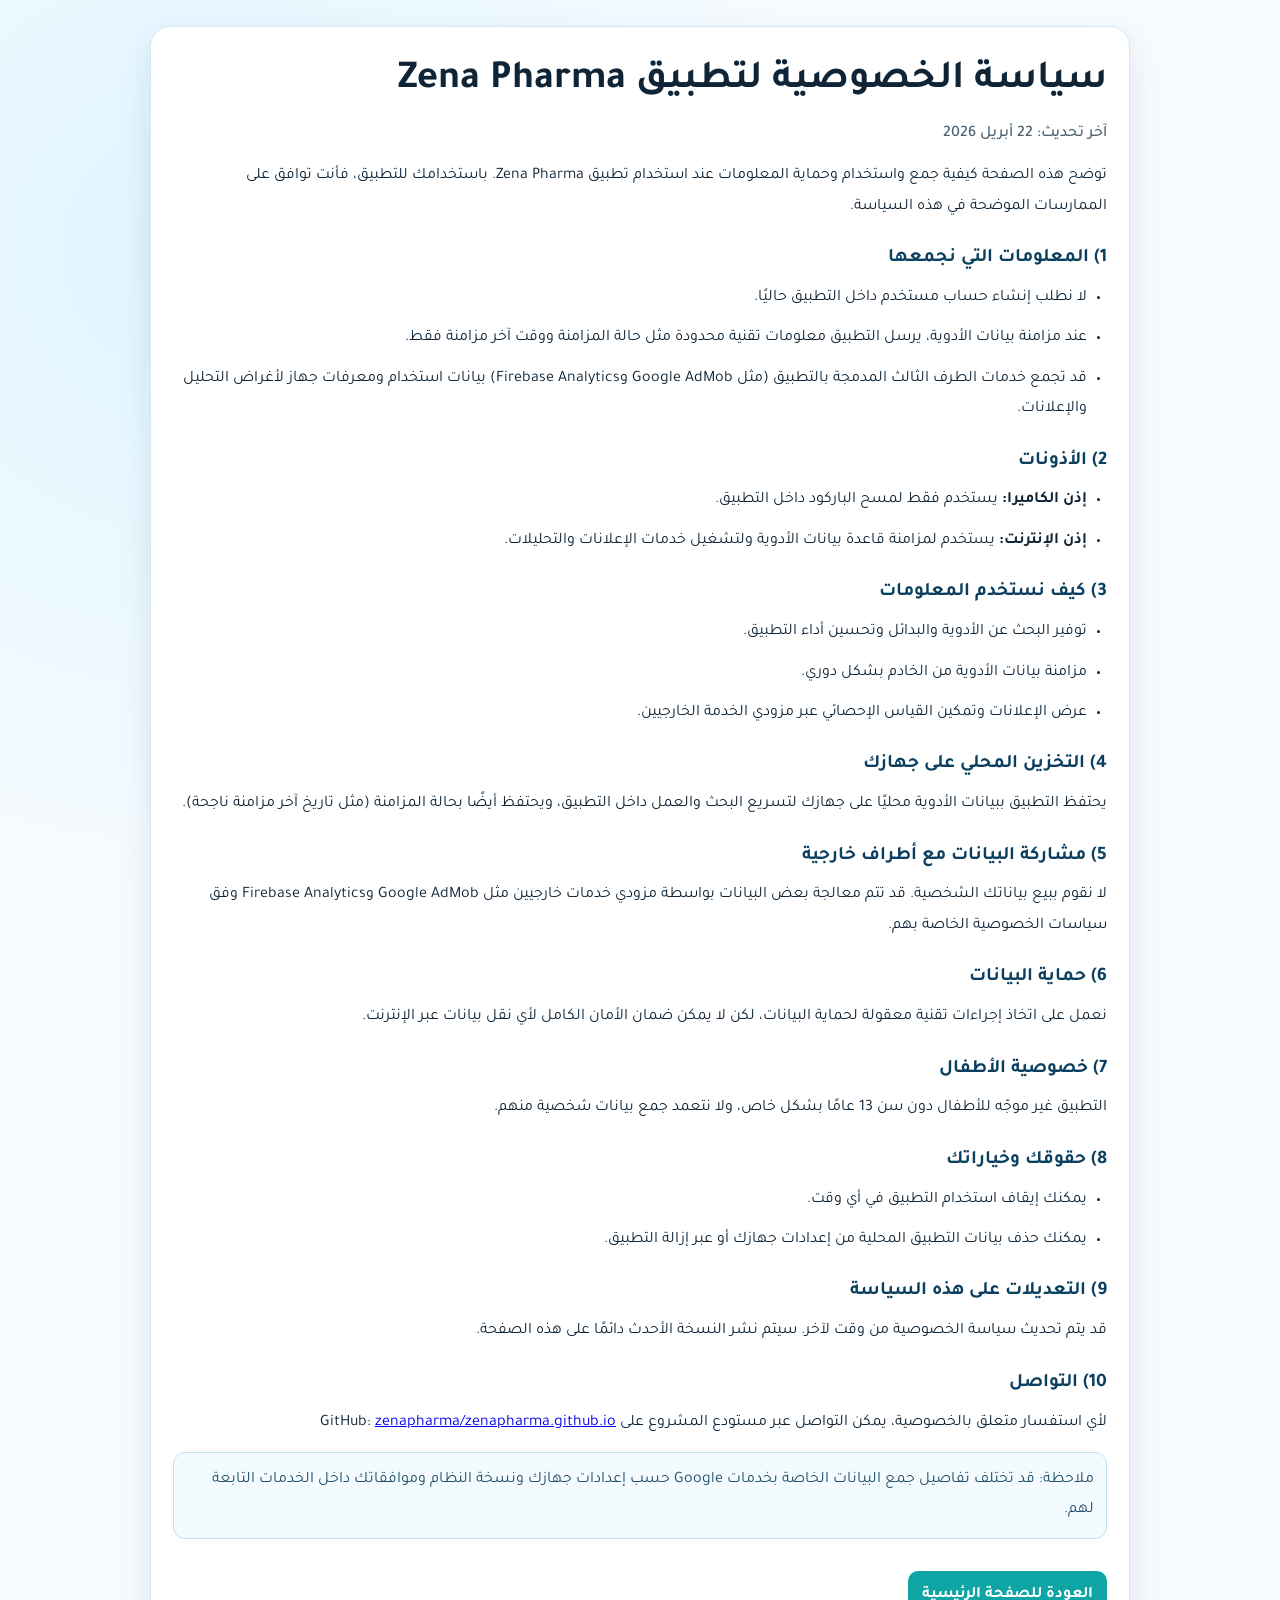
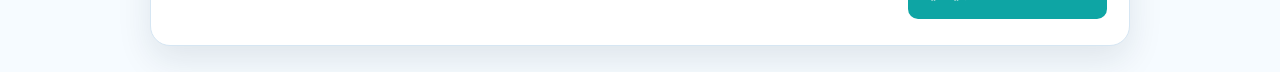
==== privacy-policy.html @ 5f8575c0 "Add Arabic privacy policy page and homepage link" ====
<!doctype html>
<html lang="ar" dir="rtl">
<head>
  <meta charset="UTF-8" />
  <meta name="viewport" content="width=device-width, initial-scale=1.0" />
  <title>سياسة الخصوصية | Zena Pharma</title>
  <meta name="description" content="سياسة الخصوصية الخاصة بتطبيق Zena Pharma" />
  <link rel="preconnect" href="https://fonts.googleapis.com">
  <link rel="preconnect" href="https://fonts.gstatic.com" crossorigin>
  <link href="https://fonts.googleapis.com/css2?family=Tajawal:wght@400;500;700;800&display=swap" rel="stylesheet">
  <style>
    :root {
      --bg: #f6fbff;
      --text: #0f2537;
      --muted: #4a6070;
      --primary: #0ea5a4;
      --surface: #ffffff;
      --border: #d6e6f3;
      --shadow: 0 14px 34px rgba(15, 37, 55, 0.1);
    }
    * { box-sizing: border-box; }
    body {
      margin: 0;
      font-family: "Tajawal", sans-serif;
      color: var(--text);
      background: radial-gradient(circle at 15% 15%, #dff5ff, transparent 36%), var(--bg);
      line-height: 1.9;
    }
    .wrap {
      width: min(980px, 92%);
      margin: 26px auto;
      background: var(--surface);
      border: 1px solid var(--border);
      border-radius: 20px;
      box-shadow: var(--shadow);
      padding: 26px 22px;
    }
    h1, h2 { margin: 0 0 10px; line-height: 1.4; }
    h1 { font-size: clamp(1.7rem, 4vw, 2.5rem); }
    h2 { font-size: 1.2rem; margin-top: 24px; color: #0b3f5f; }
    p, li { color: var(--text); margin: 0 0 10px; }
    ul { margin: 0; padding-right: 20px; }
    .meta {
      color: var(--muted);
      margin-bottom: 12px;
      font-weight: 500;
    }
    .notice {
      border: 1px solid #bfe3f2;
      background: #f4fbff;
      border-radius: 12px;
      padding: 12px;
      margin-top: 14px;
      color: #1f4e69;
    }
    .back {
      display: inline-block;
      margin-top: 22px;
      text-decoration: none;
      color: #fff;
      background: var(--primary);
      padding: 9px 14px;
      border-radius: 10px;
      font-weight: 700;
    }
  </style>
</head>
<body>
  <main class="wrap">
    <h1>سياسة الخصوصية لتطبيق Zena Pharma</h1>
    <p class="meta">آخر تحديث: 22 أبريل 2026</p>

    <p>
      توضح هذه الصفحة كيفية جمع واستخدام وحماية المعلومات عند استخدام تطبيق Zena Pharma.
      باستخدامك للتطبيق، فأنت توافق على الممارسات الموضحة في هذه السياسة.
    </p>

    <h2>1) المعلومات التي نجمعها</h2>
    <ul>
      <li>لا نطلب إنشاء حساب مستخدم داخل التطبيق حاليًا.</li>
      <li>عند مزامنة بيانات الأدوية، يرسل التطبيق معلومات تقنية محدودة مثل حالة المزامنة ووقت آخر مزامنة فقط.</li>
      <li>قد تجمع خدمات الطرف الثالث المدمجة بالتطبيق (مثل Google AdMob وFirebase Analytics) بيانات استخدام ومعرفات جهاز لأغراض التحليل والإعلانات.</li>
    </ul>

    <h2>2) الأذونات</h2>
    <ul>
      <li><strong>إذن الكاميرا:</strong> يستخدم فقط لمسح الباركود داخل التطبيق.</li>
      <li><strong>إذن الإنترنت:</strong> يستخدم لمزامنة قاعدة بيانات الأدوية ولتشغيل خدمات الإعلانات والتحليلات.</li>
    </ul>

    <h2>3) كيف نستخدم المعلومات</h2>
    <ul>
      <li>توفير البحث عن الأدوية والبدائل وتحسين أداء التطبيق.</li>
      <li>مزامنة بيانات الأدوية من الخادم بشكل دوري.</li>
      <li>عرض الإعلانات وتمكين القياس الإحصائي عبر مزودي الخدمة الخارجيين.</li>
    </ul>

    <h2>4) التخزين المحلي على جهازك</h2>
    <p>
      يحتفظ التطبيق ببيانات الأدوية محليًا على جهازك لتسريع البحث والعمل داخل التطبيق،
      ويحتفظ أيضًا بحالة المزامنة (مثل تاريخ آخر مزامنة ناجحة).
    </p>

    <h2>5) مشاركة البيانات مع أطراف خارجية</h2>
    <p>
      لا نقوم ببيع بياناتك الشخصية. قد تتم معالجة بعض البيانات بواسطة مزودي خدمات خارجيين
      مثل Google AdMob وFirebase Analytics وفق سياسات الخصوصية الخاصة بهم.
    </p>

    <h2>6) حماية البيانات</h2>
    <p>
      نعمل على اتخاذ إجراءات تقنية معقولة لحماية البيانات، لكن لا يمكن ضمان الأمان الكامل لأي نقل بيانات عبر الإنترنت.
    </p>

    <h2>7) خصوصية الأطفال</h2>
    <p>
      التطبيق غير موجّه للأطفال دون سن 13 عامًا بشكل خاص، ولا نتعمد جمع بيانات شخصية منهم.
    </p>

    <h2>8) حقوقك وخياراتك</h2>
    <ul>
      <li>يمكنك إيقاف استخدام التطبيق في أي وقت.</li>
      <li>يمكنك حذف بيانات التطبيق المحلية من إعدادات جهازك أو عبر إزالة التطبيق.</li>
    </ul>

    <h2>9) التعديلات على هذه السياسة</h2>
    <p>
      قد يتم تحديث سياسة الخصوصية من وقت لآخر. سيتم نشر النسخة الأحدث دائمًا على هذه الصفحة.
    </p>

    <h2>10) التواصل</h2>
    <p>
      لأي استفسار متعلق بالخصوصية، يمكن التواصل عبر مستودع المشروع على GitHub:
      <a href="https://github.com/zenapharma/zenapharma.github.io" target="_blank" rel="noopener">zenapharma/zenapharma.github.io</a>
    </p>

    <p class="notice">
      ملاحظة: قد تختلف تفاصيل جمع البيانات الخاصة بخدمات Google حسب إعدادات جهازك ونسخة النظام وموافقاتك داخل الخدمات التابعة لهم.
    </p>

    <a class="back" href="/">العودة للصفحة الرئيسية</a>
  </main>
</body>
</html>
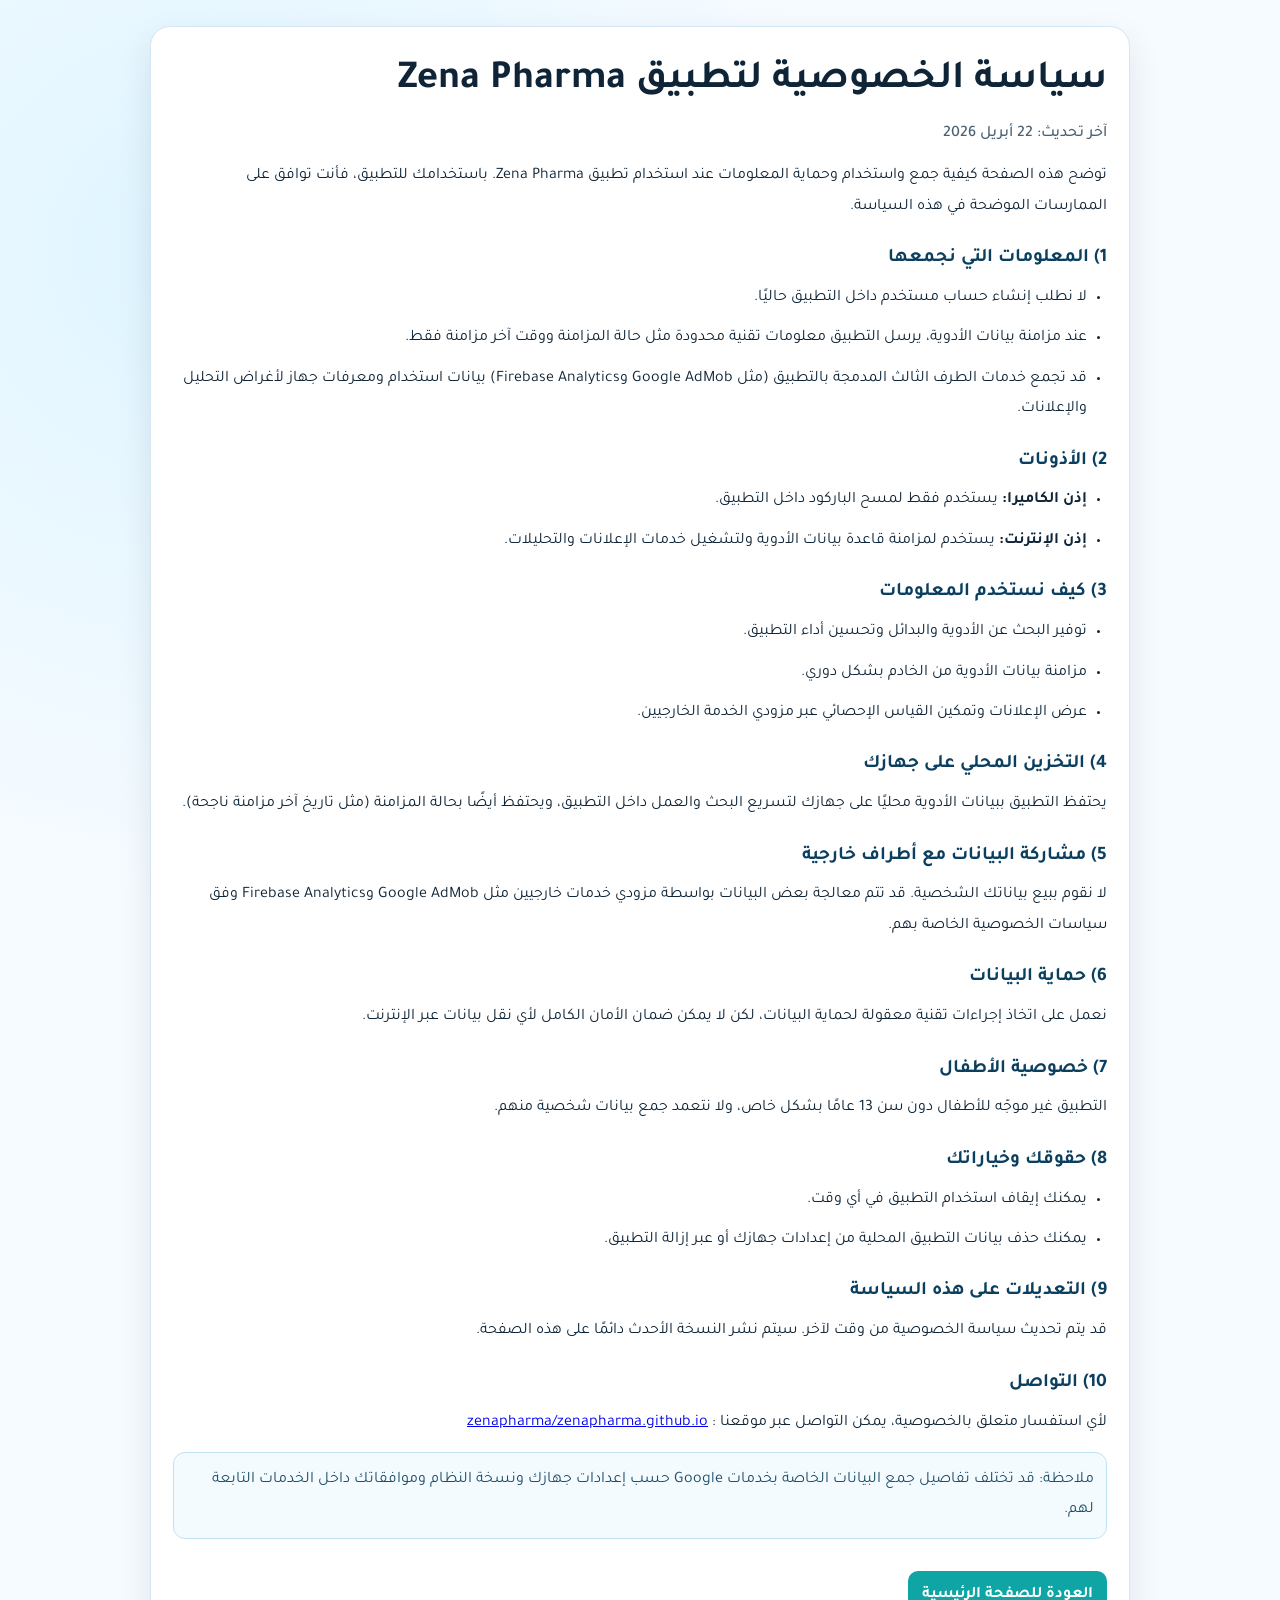
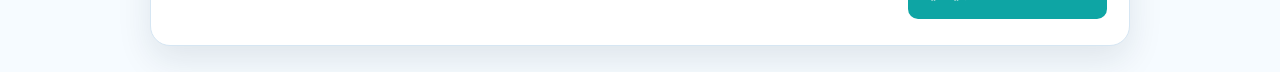
==== commit e6c5b059: "Update privacy-policy.html" ====
--- a/privacy-policy.html
+++ b/privacy-policy.html
@@ -130,7 +130,7 @@
 
     <h2>10) التواصل</h2>
     <p>
-      لأي استفسار متعلق بالخصوصية، يمكن التواصل عبر مستودع المشروع على GitHub:
+      لأي استفسار متعلق بالخصوصية، يمكن التواصل عبر موقعنا :
       <a href="https://github.com/zenapharma/zenapharma.github.io" target="_blank" rel="noopener">zenapharma/zenapharma.github.io</a>
     </p>
 
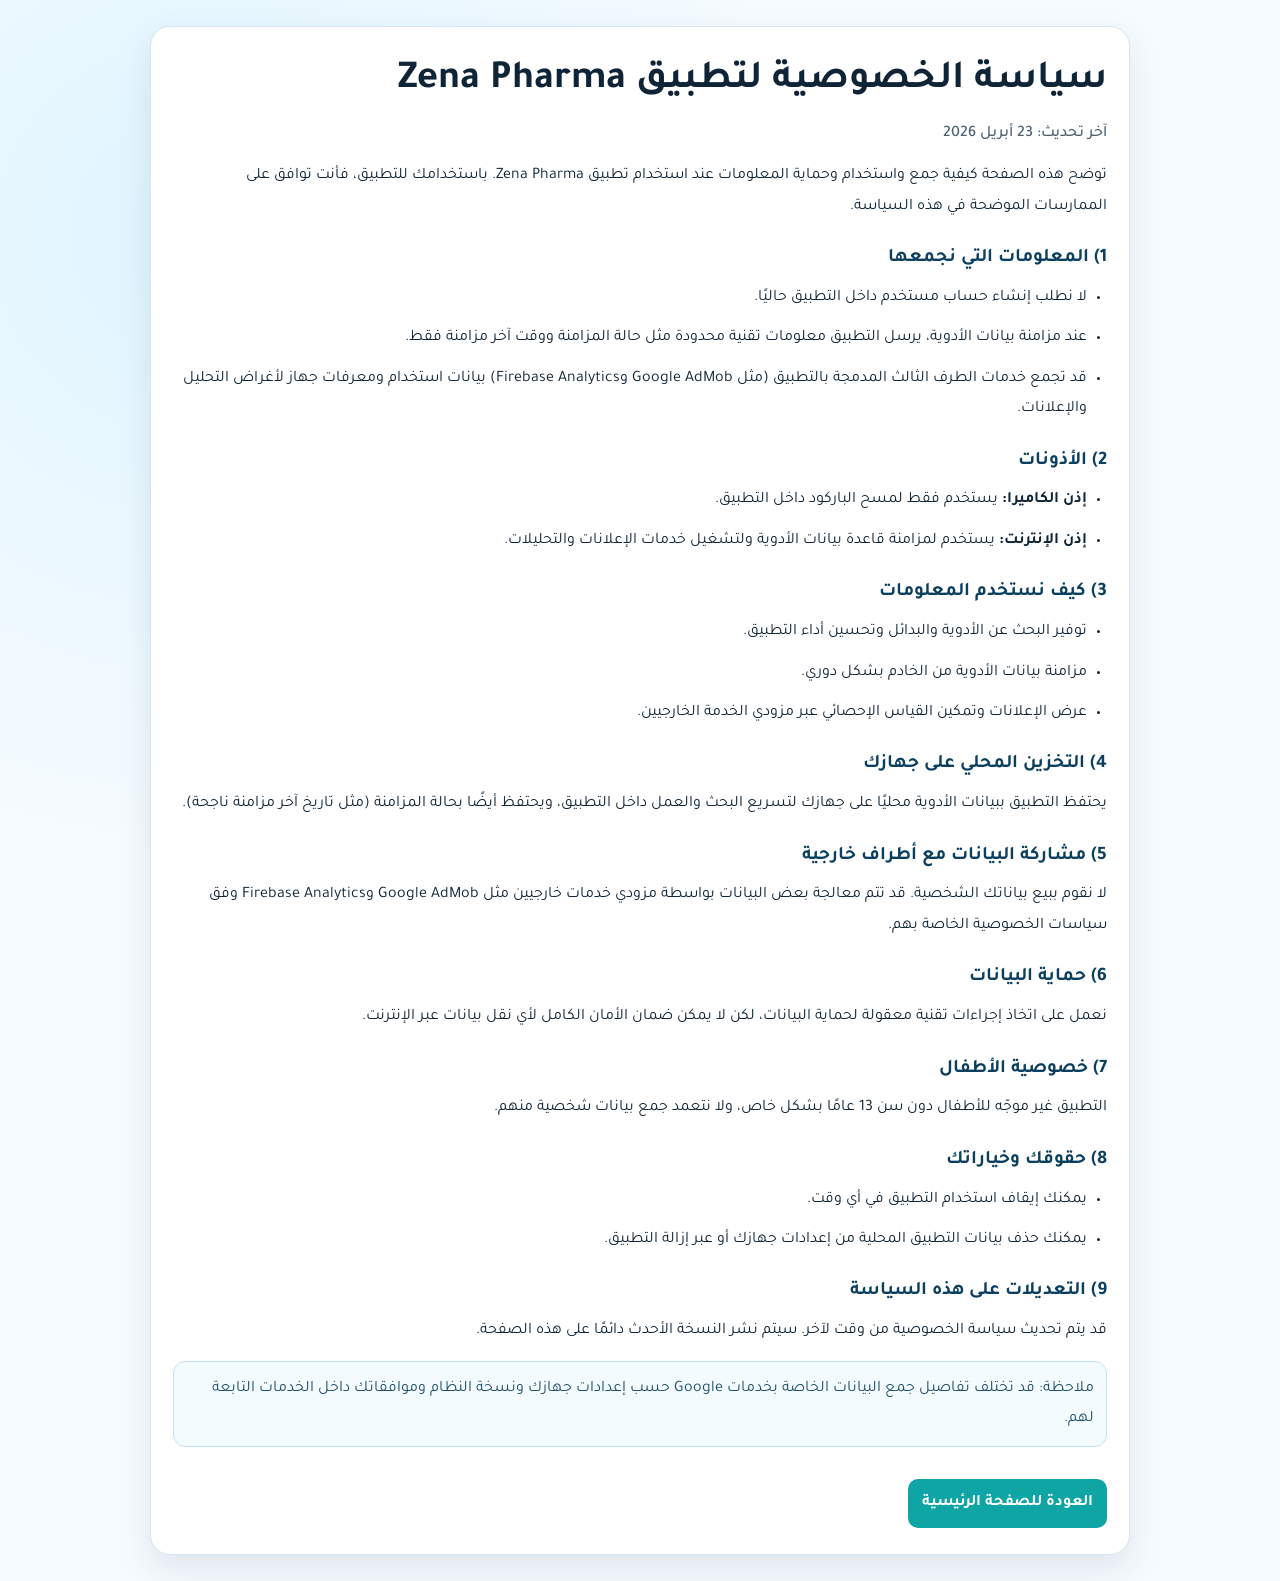
==== commit f4cfd7f0: "Initial website" ====
--- a/privacy-policy.html
+++ b/privacy-policy.html
@@ -68,7 +68,7 @@
 <body>
   <main class="wrap">
     <h1>سياسة الخصوصية لتطبيق Zena Pharma</h1>
-    <p class="meta">آخر تحديث: 22 أبريل 2026</p>
+    <p class="meta">آخر تحديث: 23 أبريل 2026</p>
 
     <p>
       توضح هذه الصفحة كيفية جمع واستخدام وحماية المعلومات عند استخدام تطبيق Zena Pharma.
@@ -126,13 +126,7 @@
     <h2>9) التعديلات على هذه السياسة</h2>
     <p>
       قد يتم تحديث سياسة الخصوصية من وقت لآخر. سيتم نشر النسخة الأحدث دائمًا على هذه الصفحة.
-    </p>
-
-    <h2>10) التواصل</h2>
-    <p>
-      لأي استفسار متعلق بالخصوصية، يمكن التواصل عبر موقعنا :
-      <a href="https://github.com/zenapharma/zenapharma.github.io" target="_blank" rel="noopener">zenapharma/zenapharma.github.io</a>
-    </p>
+    </p>    
 
     <p class="notice">
       ملاحظة: قد تختلف تفاصيل جمع البيانات الخاصة بخدمات Google حسب إعدادات جهازك ونسخة النظام وموافقاتك داخل الخدمات التابعة لهم.
